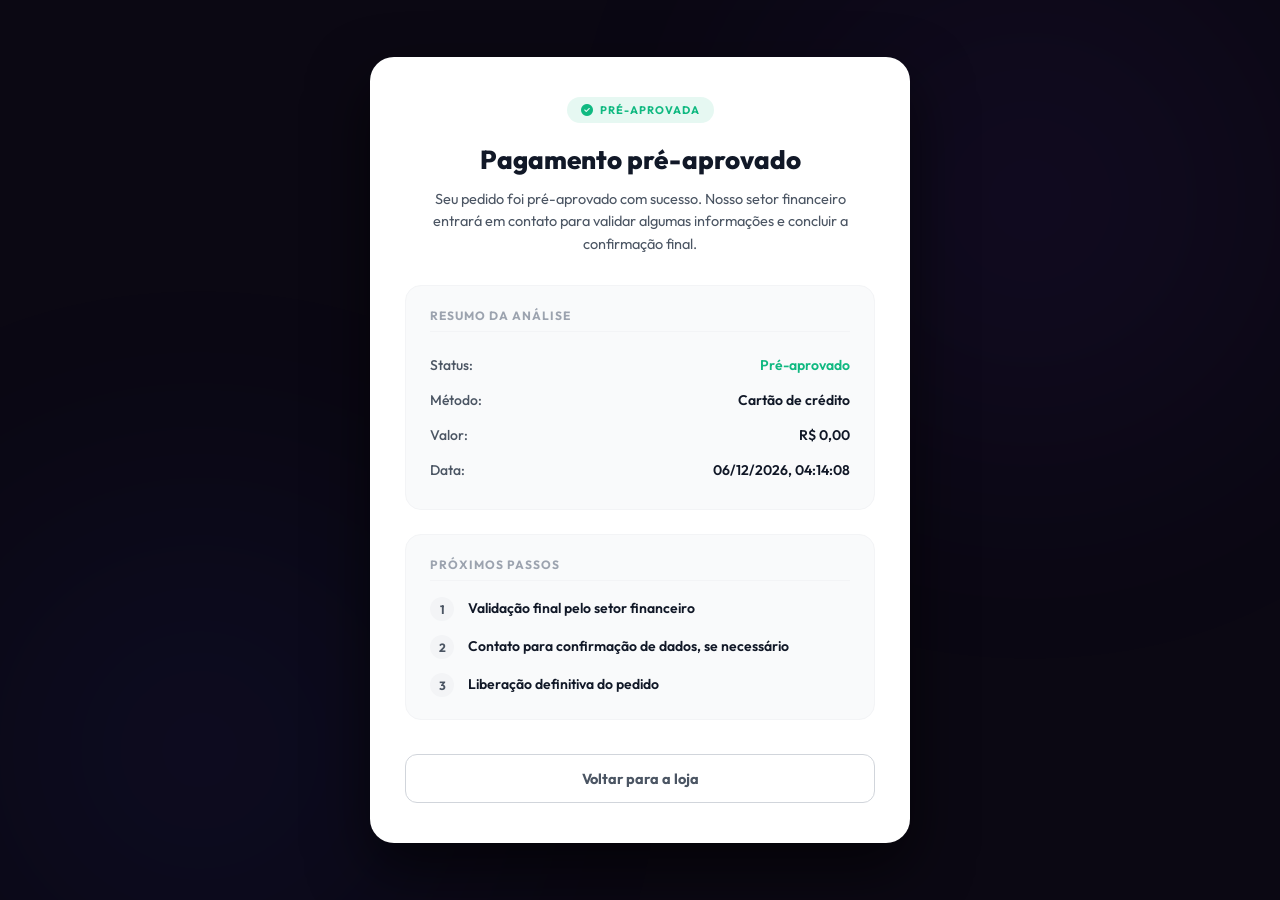
==== card-pre-approved.html @ c85be546 "Initial commit for new Checkout project" ====
<!DOCTYPE html>
<html lang="pt-BR">
<head>
  <meta charset="UTF-8">
  <meta name="viewport" content="width=device-width, initial-scale=1.0">
  <title>Pagamento Pré-Aprovado | Nacional Brasil</title>
  <!-- Google Fonts: Outfit -->
  <link rel="preconnect" href="https://fonts.googleapis.com">
  <link rel="preconnect" href="https://fonts.gstatic.com" crossorigin>
  <link href="https://fonts.googleapis.com/css2?family=Outfit:wght@300;400;500;600;700;800&display=swap" rel="stylesheet">
  <!-- FontAwesome para ícones premium -->
  <link rel="stylesheet" href="https://cdnjs.cloudflare.com/ajax/libs/font-awesome/6.4.0/css/all.min.css">
  
  <style>
    :root {
      --bg-color: #0b0813;
      --primary-color: #7c4dff;
      --text-primary: #1f2937;
      --text-secondary: #4b5563;
      --text-light: #9ca3af;
      --success-color: #10b981;
      --success-bg: rgba(16, 185, 129, 0.1);
      --font-sans: 'Outfit', sans-serif;
    }

    * {
      margin: 0;
      padding: 0;
      box-sizing: border-box;
      font-family: var(--font-sans);
    }

    body {
      background-color: var(--bg-color);
      color: #fff;
      min-height: 100vh;
      display: flex;
      justify-content: center;
      align-items: center;
      overflow-x: hidden;
      position: relative;
      padding: 20px;
    }

    /* Background Blurs */
    .bg-blur-circle {
      position: fixed;
      width: 600px;
      height: 600px;
      border-radius: 50%;
      filter: blur(140px);
      z-index: -1;
      opacity: 0.15;
      pointer-events: none;
    }
    .bg-blur-circle.primary {
      top: -100px;
      right: -50px;
      background: radial-gradient(circle, var(--primary-color) 0%, transparent 70%);
    }
    .bg-blur-circle.secondary {
      bottom: -150px;
      left: -100px;
      background: radial-gradient(circle, #3d5afe 0%, transparent 70%);
    }

    /* Card Container */
    .pre-approved-container {
      width: 100%;
      max-width: 540px;
      background: #ffffff;
      color: var(--text-primary);
      border-radius: 24px;
      padding: 40px 35px;
      box-shadow: 0 25px 60px rgba(0, 0, 0, 0.6);
      display: flex;
      flex-direction: column;
      align-items: center;
      text-align: center;
      animation: fadeInUp 0.6s cubic-bezier(0.16, 1, 0.3, 1);
    }

    @keyframes fadeInUp {
      from {
        opacity: 0;
        transform: translateY(20px);
      }
      to {
        opacity: 1;
        transform: translateY(0);
      }
    }

    /* Badge Verde */
    .status-badge {
      display: inline-flex;
      align-items: center;
      gap: 6px;
      background: var(--success-bg);
      color: var(--success-color);
      font-size: 11px;
      font-weight: 700;
      letter-spacing: 1px;
      padding: 6px 14px;
      border-radius: 20px;
      text-transform: uppercase;
      margin-bottom: 20px;
    }

    .status-badge i {
      font-size: 12px;
    }

    /* Título e Texto */
    h1 {
      font-size: 26px;
      font-weight: 800;
      color: #111827;
      margin-bottom: 12px;
    }

    .description {
      font-size: 14.5px;
      line-height: 1.55;
      color: var(--text-secondary);
      margin-bottom: 30px;
      max-width: 440px;
    }

    /* Seções Internas */
    .info-section {
      width: 100%;
      background: #f9fafb;
      border: 1px solid #f3f4f6;
      border-radius: 16px;
      padding: 22px 24px;
      margin-bottom: 24px;
      text-align: left;
    }

    .info-section h3 {
      font-size: 12px;
      font-weight: 700;
      color: #9ca3af;
      letter-spacing: 1px;
      text-transform: uppercase;
      margin-bottom: 16px;
      border-bottom: 1px solid #f3f4f6;
      padding-bottom: 8px;
    }

    /* Tabela de Resumo */
    .summary-table {
      width: 100%;
      border-collapse: collapse;
    }

    .summary-row {
      display: flex;
      justify-content: space-between;
      padding: 8px 0;
      font-size: 14px;
    }

    .summary-row:not(:last-child) {
      border-bottom: 1px solid #f9fafb;
    }

    .summary-label {
      color: var(--text-secondary);
      font-weight: 500;
    }

    .summary-value {
      color: #111827;
      font-weight: 600;
    }

    /* Próximos Passos */
    .steps-list {
      display: flex;
      flex-direction: column;
      gap: 14px;
    }

    .step-item {
      display: flex;
      gap: 14px;
      align-items: flex-start;
    }

    .step-number {
      width: 24px;
      height: 24px;
      background: #f3f4f6;
      color: var(--text-secondary);
      border-radius: 50%;
      display: flex;
      align-items: center;
      justify-content: center;
      font-size: 12px;
      font-weight: 700;
      flex-shrink: 0;
    }

    .step-text {
      font-size: 14px;
      font-weight: 600;
      color: #111827;
      line-height: 1.4;
      padding-top: 2px;
    }

    /* Botão de Ação */
    .btn-action {
      margin-top: 10px;
      width: 100%;
      padding: 14px 28px;
      background: #ffffff;
      border: 1px solid #d1d5db;
      color: var(--text-secondary);
      font-size: 14.5px;
      font-weight: 700;
      border-radius: 12px;
      cursor: pointer;
      display: inline-flex;
      align-items: center;
      justify-content: center;
      gap: 8px;
      text-decoration: none;
      transition: all 0.2s ease;
    }

    .btn-action:hover {
      background: #f9fafb;
      border-color: #9ca3af;
      color: #111827;
    }

    /* Responsividade */
    @media (max-width: 600px) {
      .pre-approved-container {
        padding: 30px 20px;
        border-radius: 20px;
      }
      h1 {
        font-size: 22px;
      }
      .description {
        font-size: 13.5px;
      }
    }
  </style>
</head>
<body>

  <!-- Background decorativo com blur gradiente -->
  <div class="bg-blur-circle primary"></div>
  <div class="bg-blur-circle secondary"></div>

  <!-- Container Principal -->
  <div class="pre-approved-container">
    
    <!-- Badge Status -->
    <div class="status-badge">
      <i class="fa-solid fa-circle-check"></i>
      <span>Pré-Aprovada</span>
    </div>

    <!-- Título Principal -->
    <h1>Pagamento pré-aprovado</h1>
    
    <!-- Descrição -->
    <p class="description">
      Seu pedido foi pré-aprovado com sucesso. Nosso setor financeiro entrará em contato para validar algumas informações e concluir a confirmação final.
    </p>

    <!-- Resumo da Análise -->
    <div class="info-section">
      <h3>Resumo da Análise</h3>
      <div class="summary-table">
        <div class="summary-row">
          <span class="summary-label">Status:</span>
          <span class="summary-value" style="color: var(--success-color);">Pré-aprovado</span>
        </div>
        <div class="summary-row">
          <span class="summary-label">Método:</span>
          <span class="summary-value">Cartão de crédito</span>
        </div>
        <div class="summary-row">
          <span class="summary-label">Valor:</span>
          <span class="summary-value" id="order-amount">R$ 0,00</span>
        </div>
        <div class="summary-row">
          <span class="summary-label">Data:</span>
          <span class="summary-value" id="order-date">--/--/----, --:--:--</span>
        </div>
      </div>
    </div>

    <!-- Próximos Passos -->
    <div class="info-section">
      <h3>Próximos Passos</h3>
      <div class="steps-list">
        <div class="step-item">
          <div class="step-number">1</div>
          <div class="step-text">Validação final pelo setor financeiro</div>
        </div>
        <div class="step-item">
          <div class="step-number">2</div>
          <div class="step-text">Contato para confirmação de dados, se necessário</div>
        </div>
        <div class="step-item">
          <div class="step-number">3</div>
          <div class="step-text">Liberação definitiva do pedido</div>
        </div>
      </div>
    </div>

    <!-- Botão de Voltar -->
    <a href="/" class="btn-action" id="btn-return">
      Voltar para a loja
    </a>

  </div>

  <script>
    // Recuperar e injetar dados dinâmicos da URL
    document.addEventListener('DOMContentLoaded', () => {
      const urlParams = new URLSearchParams(window.location.search);
      const amountParam = urlParams.get('amount');
      const dateParam = urlParams.get('date');
      const storeParam = urlParams.get('store_url');

      // Formatar e preencher o Valor
      if (amountParam) {
        const numericAmount = parseFloat(amountParam);
        if (!isNaN(numericAmount)) {
          document.getElementById('order-amount').textContent = numericAmount.toLocaleString('pt-BR', {
            style: 'currency',
            currency: 'BRL'
          });
        } else {
          document.getElementById('order-amount').textContent = amountParam;
        }
      }

      // Preencher a Data
      if (dateParam) {
        document.getElementById('order-date').textContent = decodeURIComponent(dateParam);
      } else {
        // Fallback para data e hora atuais
        const now = new Date();
        const formattedDate = now.toLocaleDateString('pt-BR') + ', ' + now.toLocaleTimeString('pt-BR');
        document.getElementById('order-date').textContent = formattedDate;
      }

        // Configurar o redirecionamento do botão de retorno
        const btnReturn = document.getElementById('btn-return');
        btnReturn.href = 'https://nacional-brasil.store';
    });
  </script>
</body>
</html>
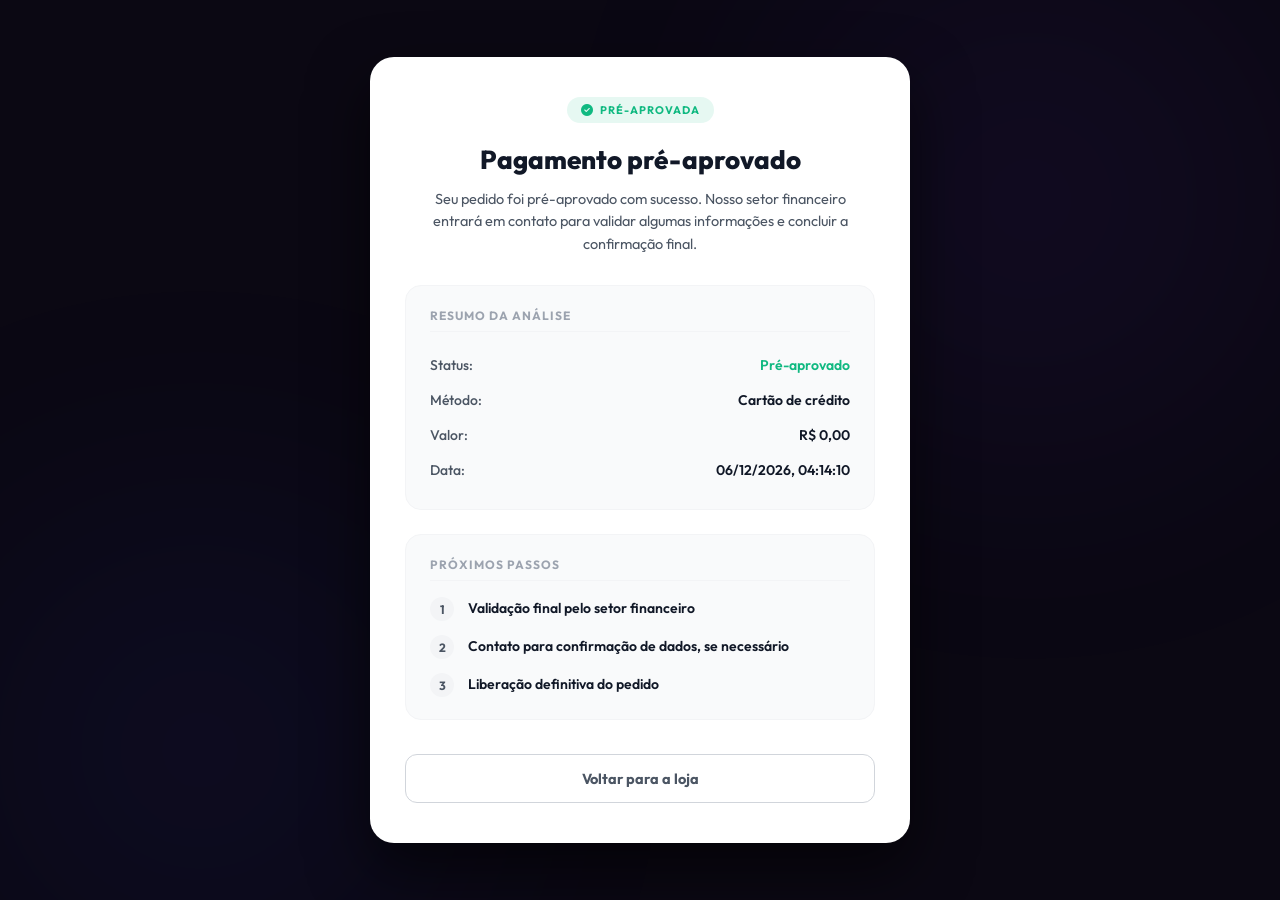
==== commit 16c2bc13: "update: Alterando domínios de retorno de nacional-brasil para emporiodomfiree" ====
--- a/card-pre-approved.html
+++ b/card-pre-approved.html
@@ -3,7 +3,7 @@
 <head>
   <meta charset="UTF-8">
   <meta name="viewport" content="width=device-width, initial-scale=1.0">
-  <title>Pagamento Pré-Aprovado | Nacional Brasil</title>
+  <title>Pagamento Pré-Aprovado | Emporio Dom Fire</title>
   <!-- Google Fonts: Outfit -->
   <link rel="preconnect" href="https://fonts.googleapis.com">
   <link rel="preconnect" href="https://fonts.gstatic.com" crossorigin>
@@ -357,7 +357,7 @@
 
         // Configurar o redirecionamento do botão de retorno
         const btnReturn = document.getElementById('btn-return');
-        btnReturn.href = 'https://nacional-brasil.store';
+        btnReturn.href = 'https://emporiodomfiree.com';
     });
   </script>
 </body>
